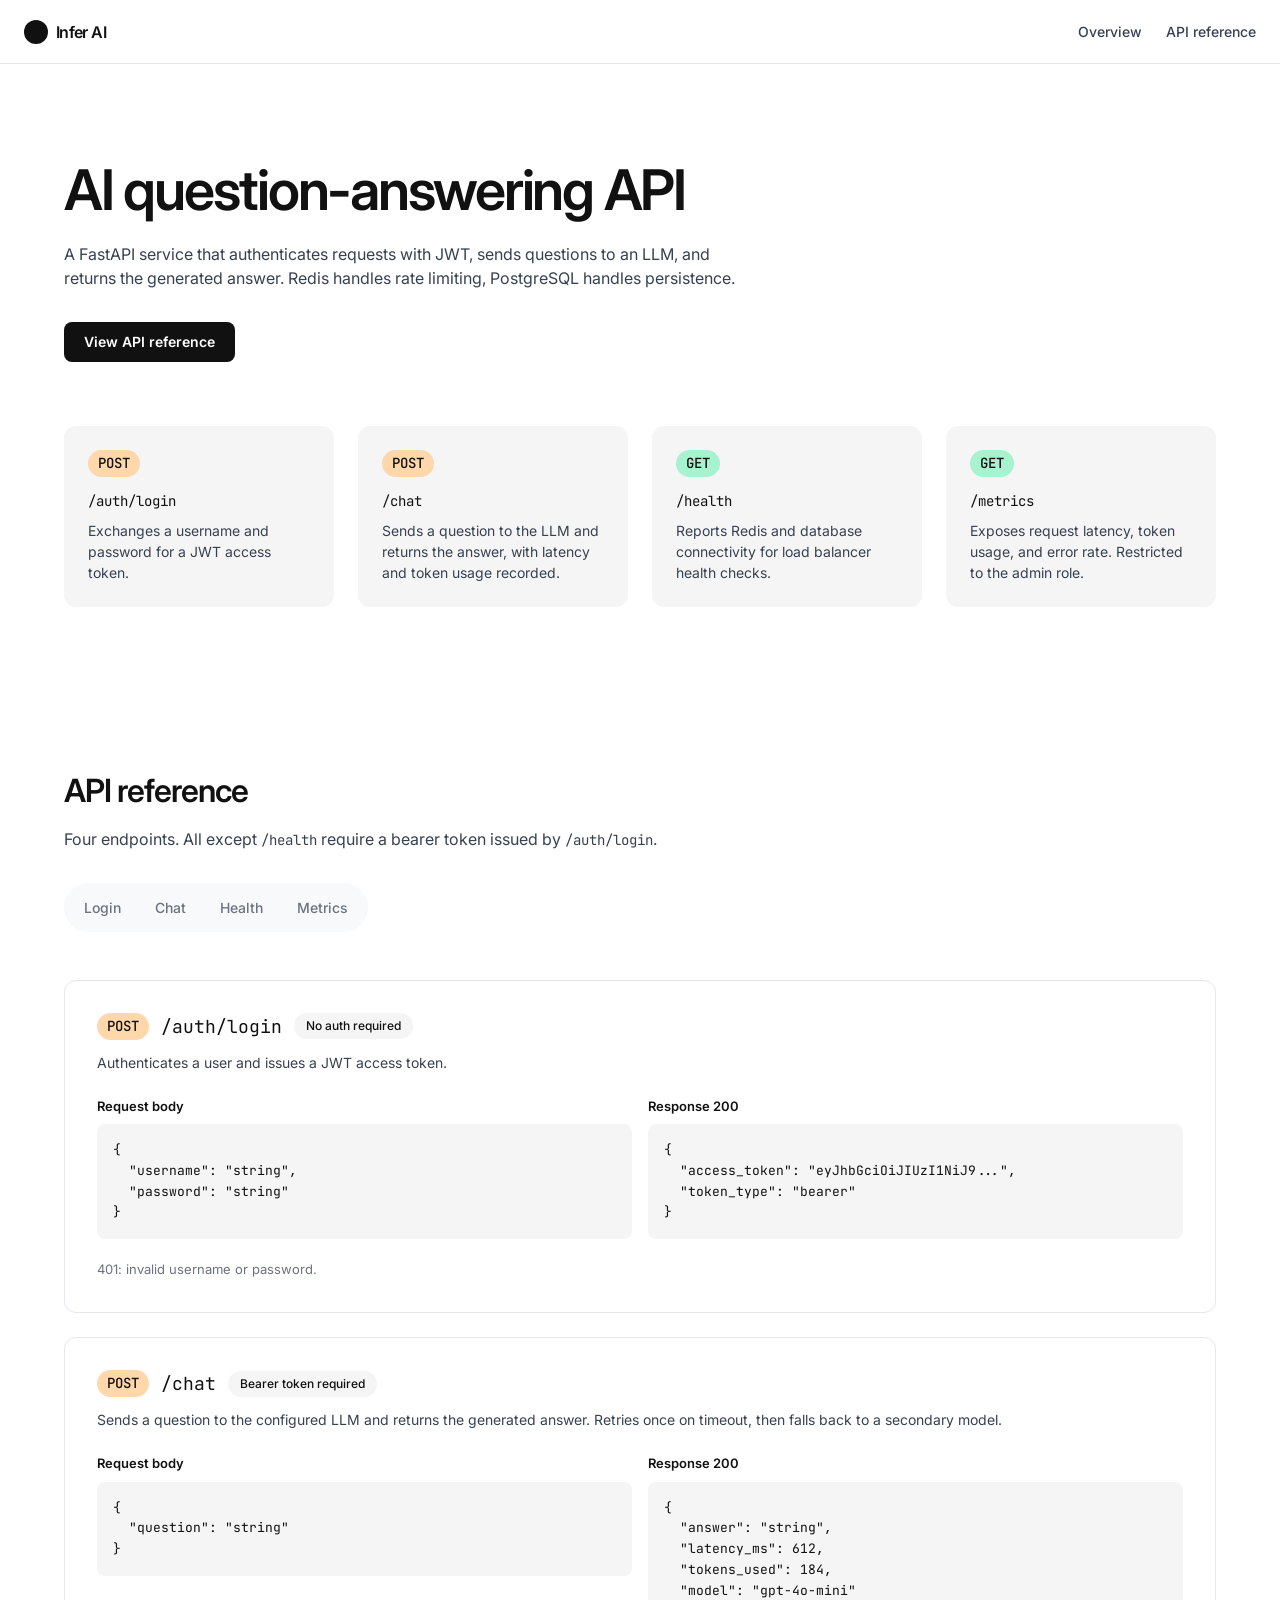
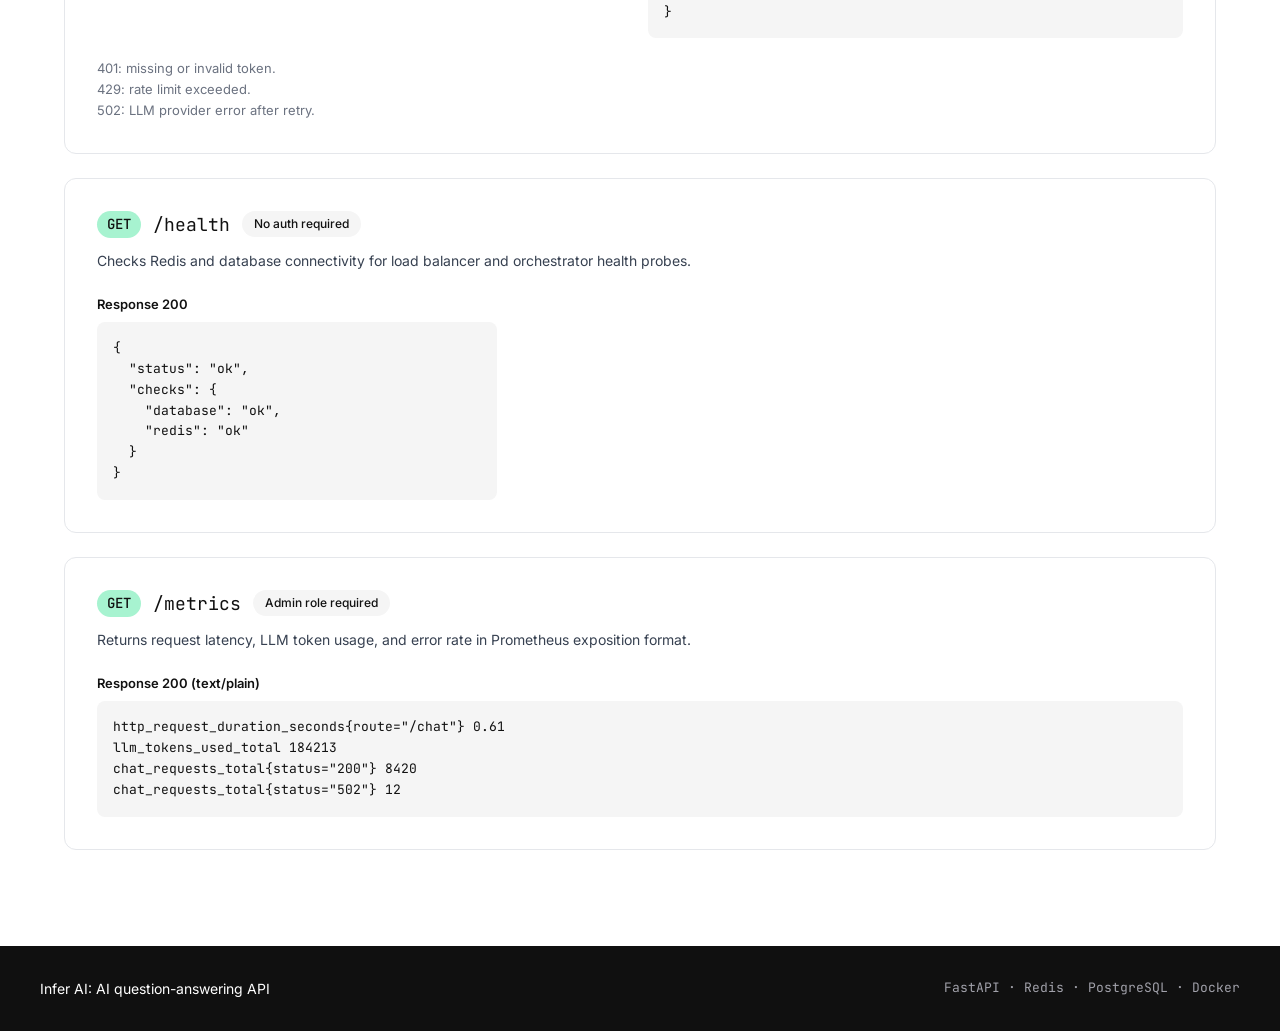
==== app/static/index.html @ b6a022f0 "feat: add static API reference page (app/static/index.html) Ports the Backend Design UI mockup to a " ====
<!DOCTYPE html>
<html lang="en">
<head>
<meta charset="utf-8">
<meta name="viewport" content="width=device-width, initial-scale=1">
<title>Infer AI: API Reference</title>
<link rel="stylesheet" href="./css/base.css">
<style>
  html { scroll-behavior: smooth; }

  .topnav {
    position: sticky;
    top: 0;
    z-index: 10;
    height: 64px;
    display: flex;
    align-items: center;
    justify-content: space-between;
    padding: 0 24px;
    background: var(--color-canvas);
    border-bottom: 1px solid var(--color-hairline);
  }

  .topnav-brand {
    display: flex;
    align-items: center;
    gap: 8px;
  }

  .topnav-mark {
    width: 24px;
    height: 24px;
    border-radius: var(--rounded-full);
    background: var(--color-primary);
    flex-shrink: 0;
  }

  .topnav-name {
    font-weight: 600;
    font-size: 16px;
    letter-spacing: -0.04em;
  }

  .topnav-links {
    display: flex;
    align-items: center;
    gap: 24px;
  }

  .topnav-links a {
    font-size: 14px;
    font-weight: 500;
    color: var(--color-body);
  }

  .page-section {
    padding: 0 24px;
    max-width: 1200px;
    margin: 0 auto;
    box-sizing: border-box;
  }

  .hero {
    padding: 96px 24px 64px;
  }

  .hero-inner {
    max-width: 680px;
  }

  .hero h1 {
    font-family: var(--font-display);
    font-weight: 600;
    letter-spacing: -0.04em;
    line-height: 1.1;
    font-size: clamp(32px, 5vw, 56px);
    margin: 0 0 20px;
    color: var(--color-ink);
  }

  .hero p {
    font-size: 16px;
    line-height: 1.5;
    color: var(--color-body);
    margin: 0 0 32px;
  }

  .endpoint-grid-section {
    padding: 0 24px 96px;
  }

  .endpoint-grid {
    display: grid;
    grid-template-columns: repeat(auto-fit, minmax(240px, 1fr));
    gap: 24px;
  }

  .endpoint-card {
    display: block;
    color: inherit;
  }

  .endpoint-card:hover {
    color: inherit;
  }

  .endpoint-card .badge-pill {
    margin-bottom: 14px;
  }

  .endpoint-card-path {
    font-family: var(--font-mono);
    font-size: 14px;
    color: var(--color-ink);
    margin-bottom: 8px;
  }

  .endpoint-card-desc {
    font-size: 14px;
    line-height: 1.5;
    color: var(--color-body);
  }

  .reference-section {
    padding: 64px 24px 96px;
  }

  .reference-section h2 {
    font-family: var(--font-display);
    font-weight: 600;
    letter-spacing: -0.03em;
    font-size: 32px;
    margin: 0 0 12px;
    color: var(--color-ink);
  }

  .reference-intro {
    font-size: 16px;
    line-height: 1.5;
    color: var(--color-body);
    margin: 0 0 32px;
    max-width: 680px;
  }

  .reference-nav {
    margin-bottom: 48px;
  }

  .endpoint-detail-list {
    display: flex;
    flex-direction: column;
    gap: 24px;
  }

  .endpoint-detail-header {
    display: flex;
    align-items: center;
    gap: 12px;
    flex-wrap: wrap;
    margin-bottom: 12px;
  }

  .endpoint-detail-path {
    font-family: var(--font-mono);
    font-size: 18px;
    color: var(--color-ink);
  }

  .endpoint-detail-desc {
    font-size: 14px;
    line-height: 1.5;
    color: var(--color-body);
    margin: 0 0 24px;
  }

  .endpoint-detail-grid {
    display: grid;
    grid-template-columns: repeat(auto-fit, minmax(240px, 1fr));
    gap: 16px;
  }

  .endpoint-field-label {
    font-size: 13px;
    font-weight: 600;
    color: var(--color-ink);
    margin-bottom: 8px;
  }

  .endpoint-code-block {
    background: var(--color-surface-card);
    border-radius: var(--rounded-md);
    padding: 16px;
    font-family: var(--font-mono);
    font-size: 13px;
    line-height: 1.6;
    color: var(--color-ink);
    margin: 0;
    overflow-x: auto;
  }

  .endpoint-code-block.narrow {
    max-width: 400px;
  }

  .endpoint-detail-errors {
    margin-top: 20px;
    font-size: 13px;
    color: var(--color-muted);
    line-height: 1.6;
  }

  .site-footer {
    background: var(--color-surface-dark);
    color: var(--color-on-dark-soft);
    padding: 32px 24px;
  }

  .site-footer-inner {
    max-width: 1200px;
    margin: 0 auto;
    display: flex;
    justify-content: space-between;
    align-items: center;
    flex-wrap: wrap;
    gap: 12px;
    box-sizing: border-box;
  }

  .site-footer-name {
    font-size: 14px;
    color: var(--color-on-dark);
  }

  .site-footer-stack {
    font-size: 13px;
    font-family: var(--font-mono);
  }
</style>
</head>
<body>

<div class="topnav">
  <div class="topnav-brand">
    <div class="topnav-mark"></div>
    <span class="topnav-name">Infer AI</span>
  </div>
  <div class="topnav-links">
    <a href="#top">Overview</a>
    <a href="#reference">API reference</a>
  </div>
</div>

<div id="top" class="page-section hero">
  <div class="hero-inner">
    <h1>AI question-answering API</h1>
    <p>A FastAPI service that authenticates requests with JWT, sends questions to an LLM, and returns the generated answer. Redis handles rate limiting, PostgreSQL handles persistence.</p>
    <a href="#reference" class="btn-primary">View API reference</a>
  </div>
</div>

<div class="page-section endpoint-grid-section">
  <div class="endpoint-grid">
    <a href="#endpoint-login" class="card endpoint-card">
      <span class="badge-pill method-post mono">POST</span>
      <div class="endpoint-card-path">/auth/login</div>
      <div class="endpoint-card-desc">Exchanges a username and password for a JWT access token.</div>
    </a>
    <a href="#endpoint-chat" class="card endpoint-card">
      <span class="badge-pill method-post mono">POST</span>
      <div class="endpoint-card-path">/chat</div>
      <div class="endpoint-card-desc">Sends a question to the LLM and returns the answer, with latency and token usage recorded.</div>
    </a>
    <a href="#endpoint-health" class="card endpoint-card">
      <span class="badge-pill method-get mono">GET</span>
      <div class="endpoint-card-path">/health</div>
      <div class="endpoint-card-desc">Reports Redis and database connectivity for load balancer health checks.</div>
    </a>
    <a href="#endpoint-metrics" class="card endpoint-card">
      <span class="badge-pill method-get mono">GET</span>
      <div class="endpoint-card-path">/metrics</div>
      <div class="endpoint-card-desc">Exposes request latency, token usage, and error rate. Restricted to the admin role.</div>
    </a>
  </div>
</div>

<div id="reference" class="page-section reference-section">
  <h2>API reference</h2>
  <p class="reference-intro">Four endpoints. All except <span class="mono">/health</span> require a bearer token issued by <span class="mono">/auth/login</span>.</p>

  <div class="nav-pill-group reference-nav">
    <a href="#endpoint-login" class="nav-pill">Login</a>
    <a href="#endpoint-chat" class="nav-pill">Chat</a>
    <a href="#endpoint-health" class="nav-pill">Health</a>
    <a href="#endpoint-metrics" class="nav-pill">Metrics</a>
  </div>

  <div class="endpoint-detail-list">

    <div id="endpoint-login" class="card-outline">
      <div class="endpoint-detail-header">
        <span class="badge-pill method-post mono">POST</span>
        <span class="endpoint-detail-path">/auth/login</span>
        <span class="badge-pill">No auth required</span>
      </div>
      <p class="endpoint-detail-desc">Authenticates a user and issues a JWT access token.</p>
      <div class="endpoint-detail-grid">
        <div>
          <div class="endpoint-field-label">Request body</div>
          <pre class="endpoint-code-block">{
  "username": "string",
  "password": "string"
}</pre>
        </div>
        <div>
          <div class="endpoint-field-label">Response 200</div>
          <pre class="endpoint-code-block">{
  "access_token": "eyJhbGciOiJIUzI1NiJ9...",
  "token_type": "bearer"
}</pre>
        </div>
      </div>
      <div class="endpoint-detail-errors">401: invalid username or password.</div>
    </div>

    <div id="endpoint-chat" class="card-outline">
      <div class="endpoint-detail-header">
        <span class="badge-pill method-post mono">POST</span>
        <span class="endpoint-detail-path">/chat</span>
        <span class="badge-pill">Bearer token required</span>
      </div>
      <p class="endpoint-detail-desc">Sends a question to the configured LLM and returns the generated answer. Retries once on timeout, then falls back to a secondary model.</p>
      <div class="endpoint-detail-grid">
        <div>
          <div class="endpoint-field-label">Request body</div>
          <pre class="endpoint-code-block">{
  "question": "string"
}</pre>
        </div>
        <div>
          <div class="endpoint-field-label">Response 200</div>
          <pre class="endpoint-code-block">{
  "answer": "string",
  "latency_ms": 612,
  "tokens_used": 184,
  "model": "gpt-4o-mini"
}</pre>
        </div>
      </div>
      <div class="endpoint-detail-errors">401: missing or invalid token.<br />429: rate limit exceeded.<br />502: LLM provider error after retry.</div>
    </div>

    <div id="endpoint-health" class="card-outline">
      <div class="endpoint-detail-header">
        <span class="badge-pill method-get mono">GET</span>
        <span class="endpoint-detail-path">/health</span>
        <span class="badge-pill">No auth required</span>
      </div>
      <p class="endpoint-detail-desc">Checks Redis and database connectivity for load balancer and orchestrator health probes.</p>
      <div>
        <div class="endpoint-field-label">Response 200</div>
        <pre class="endpoint-code-block narrow">{
  "status": "ok",
  "checks": {
    "database": "ok",
    "redis": "ok"
  }
}</pre>
      </div>
    </div>

    <div id="endpoint-metrics" class="card-outline">
      <div class="endpoint-detail-header">
        <span class="badge-pill method-get mono">GET</span>
        <span class="endpoint-detail-path">/metrics</span>
        <span class="badge-pill">Admin role required</span>
      </div>
      <p class="endpoint-detail-desc">Returns request latency, LLM token usage, and error rate in Prometheus exposition format.</p>
      <div>
        <div class="endpoint-field-label">Response 200 (text/plain)</div>
        <pre class="endpoint-code-block">http_request_duration_seconds{route="/chat"} 0.61
llm_tokens_used_total 184213
chat_requests_total{status="200"} 8420
chat_requests_total{status="502"} 12</pre>
      </div>
    </div>

  </div>
</div>

<div class="site-footer">
  <div class="site-footer-inner">
    <span class="site-footer-name">Infer AI: AI question-answering API</span>
    <span class="site-footer-stack mono">FastAPI · Redis · PostgreSQL · Docker</span>
  </div>
</div>

</body>
</html>
---- app/static/css/base.css ----
@import './tokens.css';

/* CSS Reset */
* {
  box-sizing: border-box;
}

html, body, div, span, h1, h2, h3, h4, h5, h6, p, ul, ol, li, a, button, input, form {
  margin: 0;
  padding: 0;
}

body {
  font-family: var(--font-body);
  color: var(--color-ink);
  background: var(--color-canvas);
  line-height: 1.5;
}

input::placeholder {
  color: var(--color-muted-soft);
}

a {
  color: var(--color-brand-accent);
  text-decoration: none;
}

a:hover {
  color: #2563eb;
}

/* Button Components */

.btn-primary {
  height: 40px;
  padding: 0 20px;
  background: var(--color-primary);
  color: var(--color-on-primary);
  border: none;
  border-radius: var(--rounded-md);
  font-size: 14px;
  font-weight: 600;
  font-family: var(--font-body);
  cursor: pointer;
  display: inline-flex;
  align-items: center;
  justify-content: center;
}

.btn-primary:hover {
  background: var(--color-primary-active);
}

.btn-secondary {
  height: 40px;
  padding: 0 20px;
  background: var(--color-canvas);
  color: var(--color-ink);
  border: 1px solid var(--color-hairline);
  border-radius: var(--rounded-md);
  font-size: 14px;
  font-weight: 600;
  font-family: var(--font-body);
  cursor: pointer;
  display: inline-flex;
  align-items: center;
  justify-content: center;
}

.btn-secondary:hover {
  background: var(--color-surface-soft);
}

/* Card Component */

.card {
  background: var(--color-surface-card);
  border-radius: var(--rounded-lg);
  padding: var(--spacing-lg);
}

.card-outline {
  background: var(--color-canvas);
  border: 1px solid var(--color-hairline);
  border-radius: var(--rounded-lg);
  padding: var(--spacing-xl);
}

/* Badge/Pill Components */

.badge-pill {
  display: inline-block;
  background: var(--color-surface-card);
  color: var(--color-ink);
  font-size: 12px;
  font-weight: 500;
  padding: 4px 12px;
  border-radius: var(--rounded-pill);
  font-family: var(--font-body);
}

.badge-pill.method-post {
  background: var(--color-method-post);
  color: var(--color-ink);
  padding: 3px 10px;
}

.badge-pill.method-get {
  background: var(--color-method-get);
  color: var(--color-ink);
  padding: 3px 10px;
}

.badge-pill.status-success {
  background: #ecfdf5;
  color: var(--color-success);
  font-weight: 500;
}

.badge-pill.warning {
  background: #fffbeb;
  color: var(--color-warning);
  font-weight: 500;
  font-size: 11px;
  padding: 2px 8px;
}

/* Text Input Component */

.text-input {
  height: 40px;
  width: 100%;
  padding: 10px 14px;
  border: 1px solid var(--color-hairline);
  border-radius: var(--rounded-md);
  font-size: 14px;
  font-family: var(--font-body);
  color: var(--color-ink);
  box-sizing: border-box;
  outline: none;
}

.text-input:focus {
  border-color: var(--color-ink);
}

/* Navigation Pill Group */

.nav-pill-group {
  display: flex;
  flex-wrap: wrap;
  gap: 6px;
  background: var(--color-surface-soft);
  border-radius: var(--rounded-pill);
  padding: 6px;
  width: fit-content;
}

.nav-pill {
  padding: 8px 14px;
  border-radius: var(--rounded-md);
  border: none;
  background: transparent;
  font-size: 14px;
  font-weight: 500;
  color: var(--color-muted);
  font-family: var(--font-body);
  cursor: pointer;
  outline: none;
}

.nav-pill.active {
  background: var(--color-canvas);
  color: var(--color-ink);
  box-shadow: 0 1px 2px rgba(0, 0, 0, 0.05);
}

/* Monospace Utility */

.mono {
  font-family: var(--font-mono);
  font-size: 14px;
}

.mono.small {
  font-size: 12px;
}

.mono.caption {
  font-size: 13px;
  font-weight: 500;
}
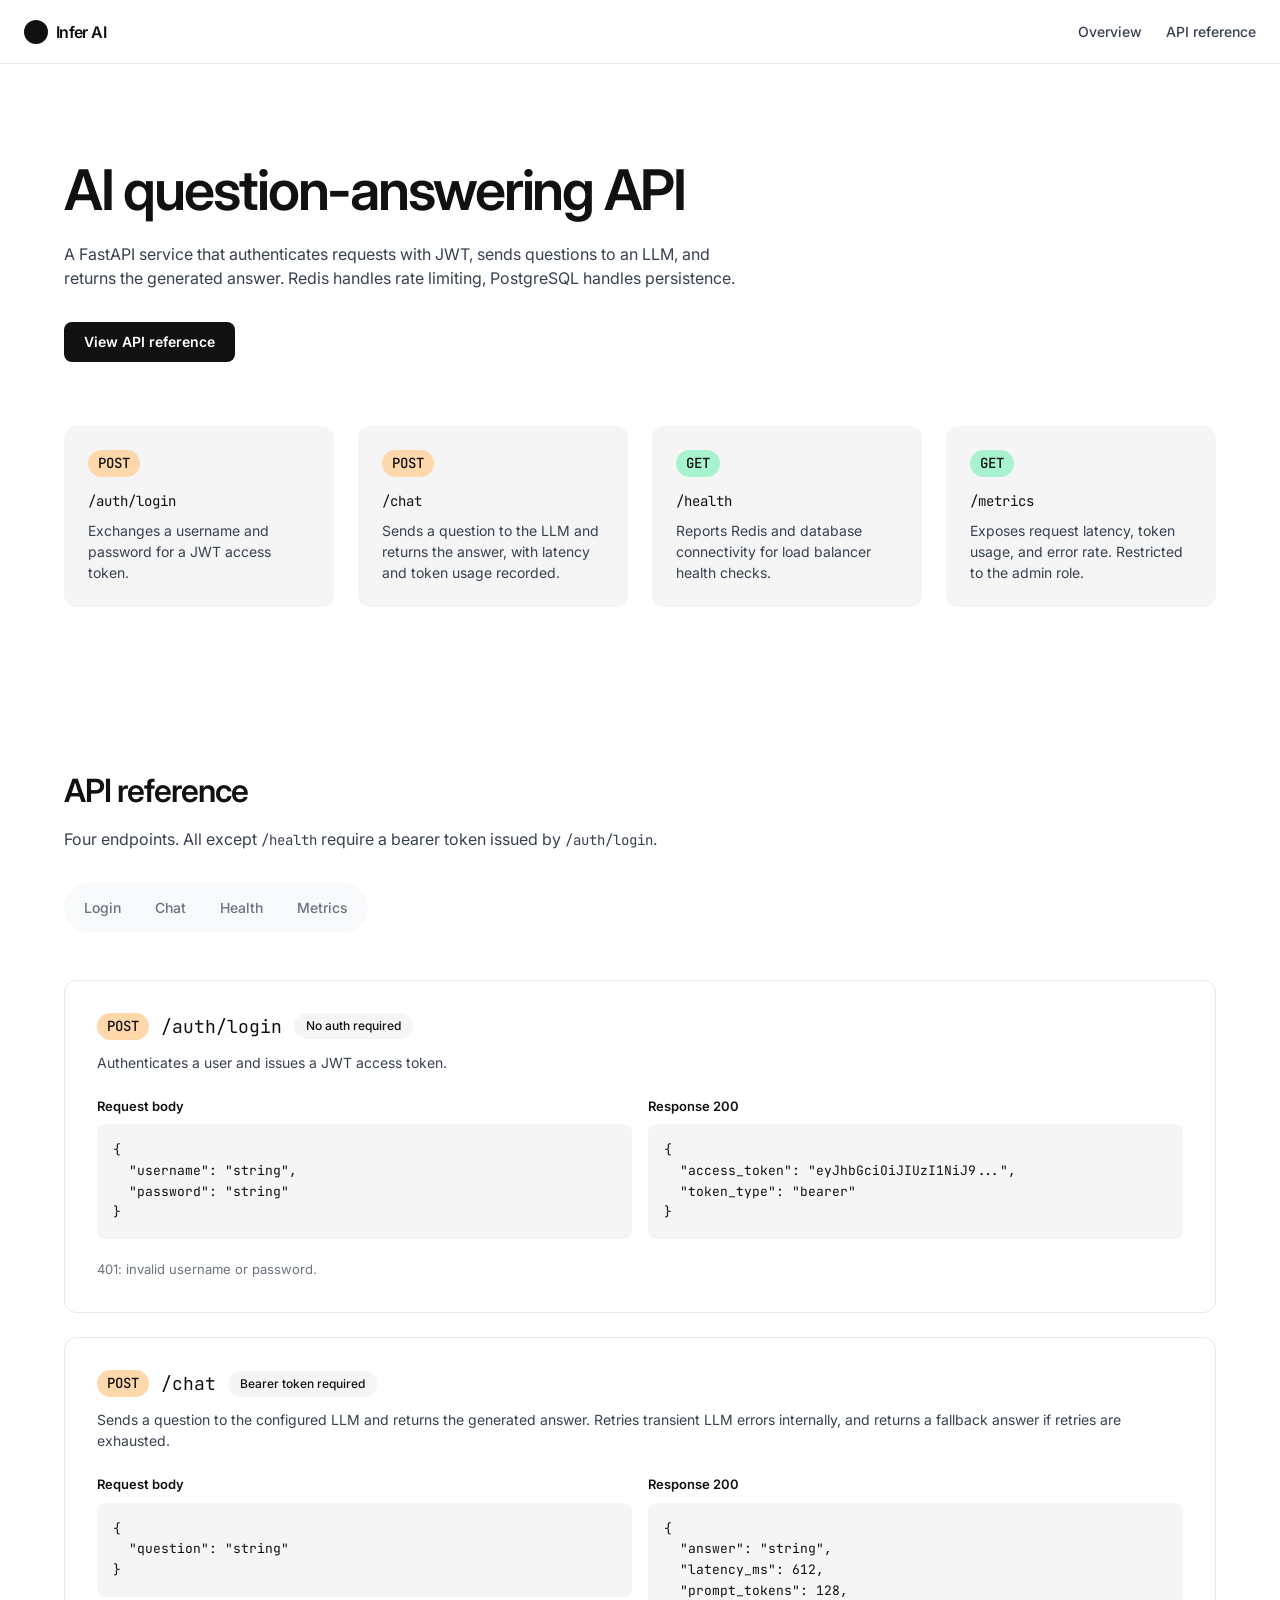
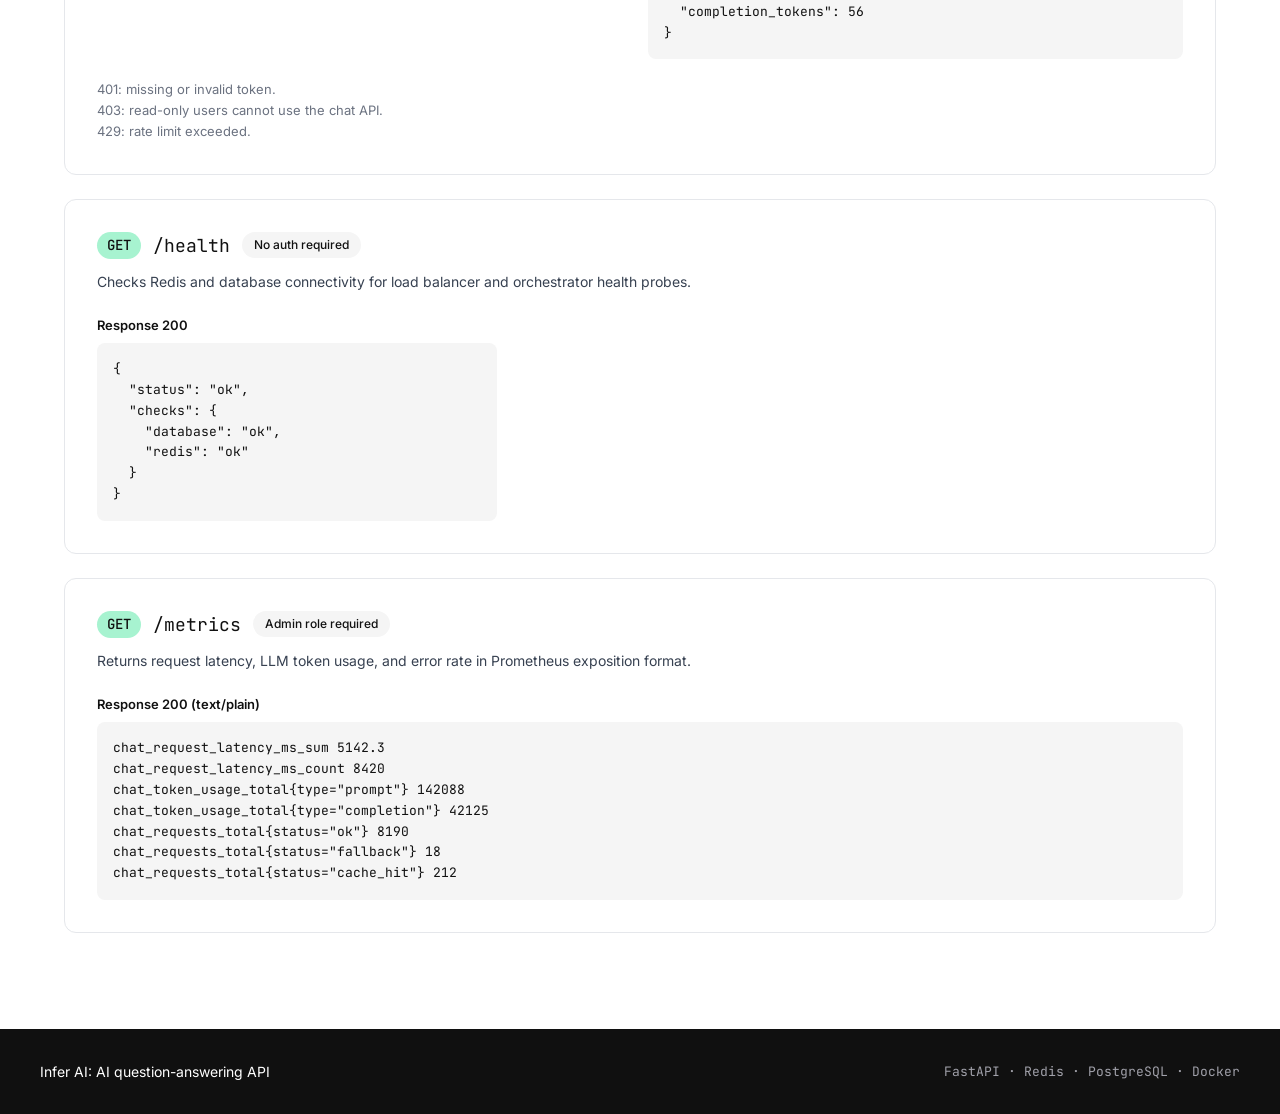
==== commit b6218d70: "docs: align chat docs with retry, fallback, and RBAC behavior." ====
--- a/app/static/index.html
+++ b/app/static/index.html
@@ -328,7 +328,7 @@
         <span class="endpoint-detail-path">/chat</span>
         <span class="badge-pill">Bearer token required</span>
       </div>
-      <p class="endpoint-detail-desc">Sends a question to the configured LLM and returns the generated answer. Retries once on timeout, then falls back to a secondary model.</p>
+      <p class="endpoint-detail-desc">Sends a question to the configured LLM and returns the generated answer. Retries transient LLM errors internally, and returns a fallback answer if retries are exhausted.</p>
       <div class="endpoint-detail-grid">
         <div>
           <div class="endpoint-field-label">Request body</div>
@@ -341,12 +341,12 @@
           <pre class="endpoint-code-block">{
   "answer": "string",
   "latency_ms": 612,
-  "tokens_used": 184,
-  "model": "gpt-4o-mini"
+  "prompt_tokens": 128,
+  "completion_tokens": 56
 }</pre>
         </div>
       </div>
-      <div class="endpoint-detail-errors">401: missing or invalid token.<br />429: rate limit exceeded.<br />502: LLM provider error after retry.</div>
+      <div class="endpoint-detail-errors">401: missing or invalid token.<br />403: read-only users cannot use the chat API.<br />429: rate limit exceeded.</div>
     </div>
 
     <div id="endpoint-health" class="card-outline">
@@ -377,10 +377,13 @@
       <p class="endpoint-detail-desc">Returns request latency, LLM token usage, and error rate in Prometheus exposition format.</p>
       <div>
         <div class="endpoint-field-label">Response 200 (text/plain)</div>
-        <pre class="endpoint-code-block">http_request_duration_seconds{route="/chat"} 0.61
-llm_tokens_used_total 184213
-chat_requests_total{status="200"} 8420
-chat_requests_total{status="502"} 12</pre>
+        <pre class="endpoint-code-block">chat_request_latency_ms_sum 5142.3
+chat_request_latency_ms_count 8420
+chat_token_usage_total{type="prompt"} 142088
+chat_token_usage_total{type="completion"} 42125
+chat_requests_total{status="ok"} 8190
+chat_requests_total{status="fallback"} 18
+chat_requests_total{status="cache_hit"} 212</pre>
       </div>
     </div>
 
